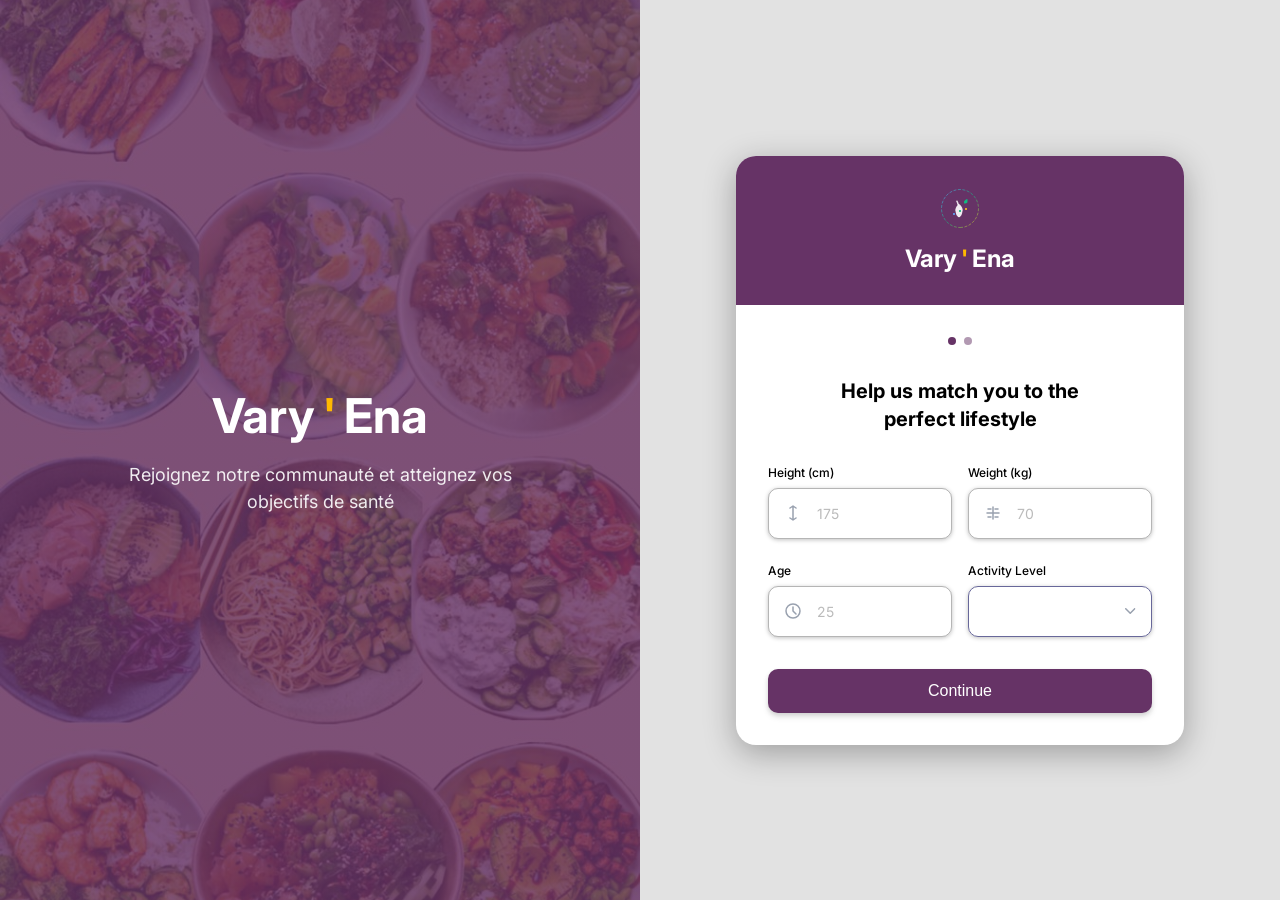
==== template/insc-health/index.html @ 10a49d18 "[template]inscription" ====
<!DOCTYPE html>
<html lang="en">
<head>
  <meta charset="UTF-8">
  <meta name="viewport" content="width=device-width, initial-scale=1.0">
  <title>Generated Page</title>
  <meta charset="UTF-8">
<meta name="viewport" content="width=device-width, initial-scale=1.0">
<link rel="preconnect" href="https://fonts.googleapis.com">
<link rel="preconnect" href="https://fonts.gstatic.com" crossorigin>
<link href="https://fonts.googleapis.com/css2?family=Inter:wght@400;500;600;700&display=swap" rel="stylesheet">
  <link rel="stylesheet" href="global.css">
  <style id="sections-styles">
/* CSS for section section:Onboarding */
#section-onboarding {
  width: 100%;
  min-height: 100vh;
}

.split-layout {
  display: flex;
  min-height: 100vh;
  width: 100%;
}

.left-panel {
  flex: 1;
  background-image: linear-gradient(rgba(102, 51, 102, 0.83), rgba(102, 51, 102, 0.83)), url('images/c7860d66b83eb9d06c543aa34ea9bc9aa4727194.png');
  background-size: cover;
  background-position: center;
  display: flex;
  flex-direction: column;
  justify-content: center;
  align-items: center;
  padding: 40px;
  color: #ffffff;
  text-align: center;
}

.brand-large {
  font-size: 48px;
  font-weight: 700;
  margin-bottom: 16px;
  display: flex;
  align-items: center;
  gap: 8px;
}

.brand-large .highlight {
  color: #ffb900;
}

.subtitle {
  font-size: 18px;
  color: rgba(255, 255, 255, 0.9);
  max-width: 448px;
  line-height: 1.5;
  margin: 0;
}

.right-panel {
  flex: 1;
  background-color: #e2e2e2;
  display: flex;
  justify-content: center;
  align-items: center;
  padding: 40px;
}

.card {
  background-color: #ffffff;
  border-radius: 20px;
  box-shadow: 0px 8px 32px 0px rgba(0, 0, 0, 0.3);
  width: 100%;
  max-width: 448px;
  overflow: hidden;
  display: flex;
  flex-direction: column;
}

.card-header {
  background-color: #663366;
  padding: 32px;
  display: flex;
  flex-direction: column;
  align-items: center;
  gap: 16px;
  color: #ffffff;
}

.brand-small {
  font-size: 24px;
  font-weight: 700;
  display: flex;
  align-items: center;
  gap: 4px;
}

.brand-small .highlight {
  color: #ffb900;
}

.card-body {
  padding: 32px;
  display: flex;
  flex-direction: column;
  align-items: center;
}

.pagination {
  display: flex;
  gap: 8px;
  margin-bottom: 32px;
}

.dot {
  width: 8px;
  height: 8px;
  border-radius: 50%;
  background-color: #663366;
  opacity: 0.5;
}

.dot.active {
  opacity: 1;
}

.heading {
  font-size: 20px;
  font-weight: 700;
  color: #000000;
  text-align: center;
  margin: 0 0 32px 0;
  max-width: 300px;
  line-height: 1.4;
}

.form-grid {
  display: grid;
  grid-template-columns: 1fr 1fr;
  gap: 24px 16px;
  width: 100%;
  margin-bottom: 32px;
}

.form-group {
  display: flex;
  flex-direction: column;
  gap: 8px;
}

.form-label {
  font-size: 12px;
  color: #000000;
  font-weight: 500;
}

.input-wrapper {
  position: relative;
  display: flex;
  align-items: center;
  width: 100%;
}

.input-icon {
  position: absolute;
  left: 16px;
  display: flex;
  justify-content: center;
  align-items: center;
  pointer-events: none;
}

.form-input, .form-select {
  width: 100%;
  height: 51px;
  border: 1px solid rgba(0, 0, 0, 0.29);
  border-radius: 10px;
  padding: 0 16px 0 48px;
  font-size: 14px;
  color: #000000;
  background-color: transparent;
  box-shadow: 0px 1px 4px 0px rgba(0, 0, 0, 0.25);
  outline: none;
  font-family: inherit;
  transition: border-color 0.2s;
}

.form-input:focus, .form-select:focus {
  border-color: #663366;
}

.form-input::placeholder {
  color: rgba(0, 0, 0, 0.27);
}

.form-select {
  padding: 0 40px 0 16px;
  appearance: none;
  border: 1px solid rgba(101, 101, 152, 0.98);
  cursor: pointer;
}

.select-icon {
  position: absolute;
  right: 16px;
  display: flex;
  justify-content: center;
  align-items: center;
  pointer-events: none;
}

.btn-primary {
  width: 100%;
  height: 44px;
  background-color: #663366;
  color: #ffffff;
  border: none;
  border-radius: 10px;
  font-size: 16px;
  font-weight: 500;
  cursor: pointer;
  box-shadow: 0px 2px 4px 0px rgba(0, 0, 0, 0.1), 0px 4px 6px 0px rgba(0, 0, 0, 0.1);
  transition: background-color 0.2s, transform 0.1s;
  display: flex;
  justify-content: center;
  align-items: center;
}

.btn-primary:hover {
  background-color: #552255;
}

.btn-primary:active {
  transform: translateY(1px);
}

@media (max-width: 768px) {
  .split-layout {
    flex-direction: column;
  }
  .left-panel {
    padding: 60px 20px;
    min-height: 400px;
  }
  .right-panel {
    padding: 40px 20px;
  }
  .form-grid {
    grid-template-columns: 1fr;
  }
}
  </style>
  <script src="global.js" defer></script>
</head>
<body>
<section id="section-onboarding">
  <div class="split-layout">
    <div class="left-panel">
      <div class="brand-large">
        <span>Vary</span><span class="highlight">'</span><span>Ena</span>
      </div>
      <p class="subtitle">Rejoignez notre communauté et atteignez vos objectifs de santé</p>
    </div>
    <div class="right-panel">
      <div class="card">
        <div class="card-header">
          <div class="logo-icon-merged" style="position: relative; width: 40px; height: 40px;">
            <!--merged image-->
            <img src="images/76_241.svg" style="position: absolute; left: 1px; top: 1px; width: 38px; height: 39px;" alt="">
            <img src="images/76_244.svg" style="position: absolute; left: 15px; top: 16.5px; width: 8px; height: 13.5px;" alt="">
            <img src="images/76_249.svg" style="position: absolute; left: 16px; top: 12px; width: 3px; height: 6.5px;" alt="">
            <img src="images/76_252.svg" style="position: absolute; left: 24px; top: 11.5px; width: 3.75px; height: 4.625px;" alt="">
            <img src="images/76_255.svg" style="position: absolute; left: 13px; top: 25px; width: 2px; height: 2px;" alt="">
            <img src="images/76_258.svg" style="position: absolute; left: 19px; top: 22px; width: 2px; height: 2px;" alt="">
            <img src="images/76_261.svg" style="position: absolute; left: 25px; top: 20.5px; width: 2px; height: 2px;" alt="">
          </div>
          <div class="brand-small">
            <span>Vary</span><span class="highlight">'</span><span>Ena</span>
          </div>
        </div>
        <div class="card-body">
          <div class="pagination">
            <div class="dot active"></div>
            <div class="dot"></div>
          </div>
          <h2 class="heading">Help us match you to the perfect lifestyle</h2>
          <form class="form-grid">
            <div class="form-group">
              <label class="form-label">Height (cm)</label>
              <div class="input-wrapper">
                <div class="input-icon">
                  <img src="images/76_290.svg" alt="Height Icon">
                </div>
                <input type="number" class="form-input" placeholder="175">
              </div>
            </div>
            <div class="form-group">
              <label class="form-label">Weight (kg)</label>
              <div class="input-wrapper">
                <div class="input-icon">
                  <img src="images/76_301.svg" alt="Weight Icon">
                </div>
                <input type="number" class="form-input" placeholder="70">
              </div>
            </div>
            <div class="form-group">
              <label class="form-label">Age</label>
              <div class="input-wrapper">
                <div class="input-icon">
                  <img src="images/76_312.svg" alt="Age Icon">
                </div>
                <input type="number" class="form-input" placeholder="25">
              </div>
            </div>
            <div class="form-group">
              <label class="form-label">Activity Level</label>
              <div class="input-wrapper">
                <select class="form-select">
                  <option value="" disabled selected></option>
                  <option value="low">Low</option>
                  <option value="medium">Medium</option>
                  <option value="high">High</option>
                </select>
                <div class="select-icon">
                  <img src="images/76_323.svg" alt="Dropdown Icon">
                </div>
              </div>
            </div>
          </form>
          <button type="button" class="btn-primary">Continue</button>
        </div>
      </div>
    </div>
  </div>
</section>
</body>
</html>
---- template/insc-health/global.css ----
body {
  margin: 0;
  padding: 0;
  font-family: 'Inter', sans-serif;
  background-color: #ffffff;
  -webkit-font-smoothing: antialiased;
  -moz-osx-font-smoothing: grayscale;
}

* {
  box-sizing: border-box;
}
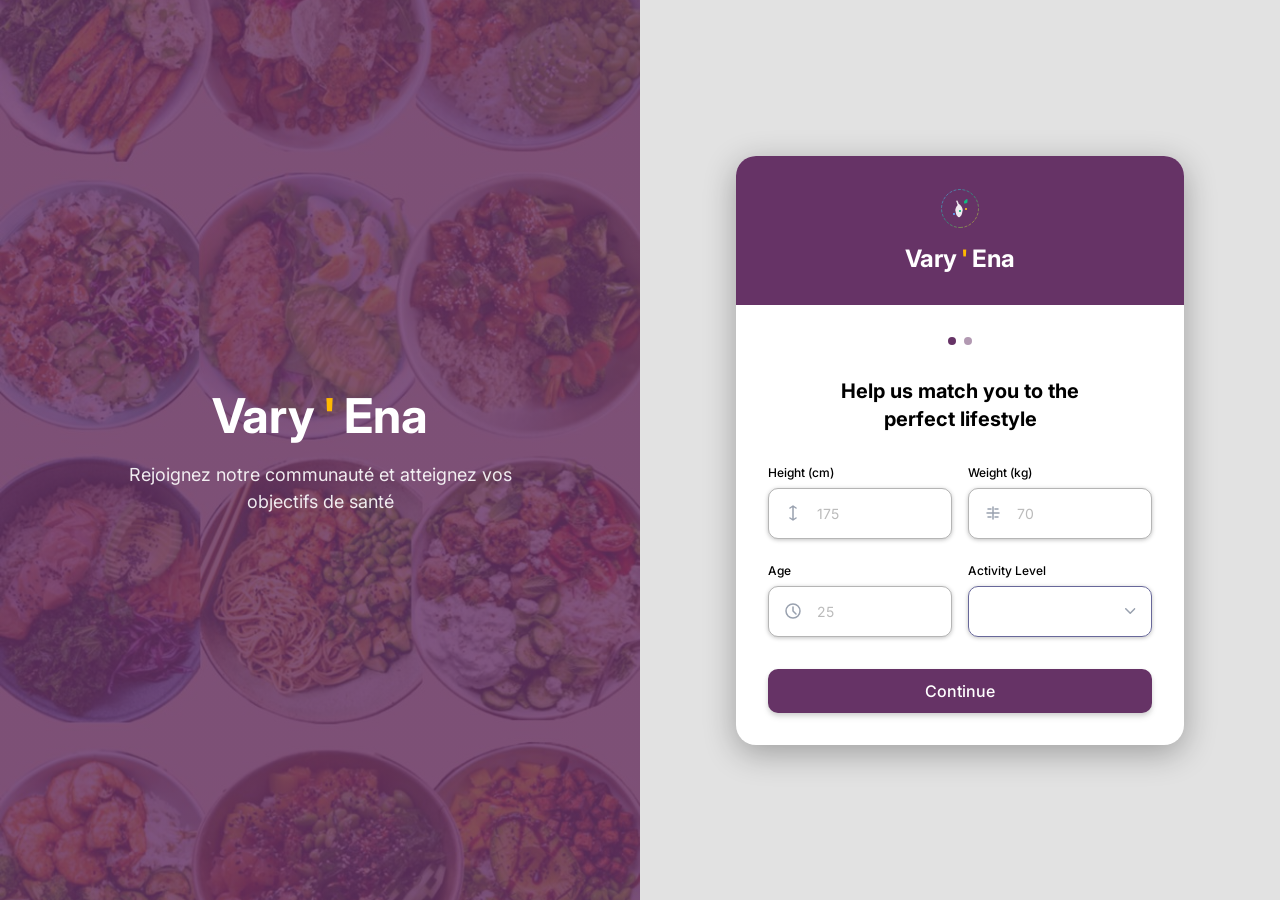
==== commit 0e70fe78: "[template]inscription fix" ====
--- a/template/insc-health/index.html
+++ b/template/insc-health/index.html
@@ -10,247 +10,8 @@
 <link rel="preconnect" href="https://fonts.gstatic.com" crossorigin>
 <link href="https://fonts.googleapis.com/css2?family=Inter:wght@400;500;600;700&display=swap" rel="stylesheet">
   <link rel="stylesheet" href="global.css">
-  <style id="sections-styles">
-/* CSS for section section:Onboarding */
-#section-onboarding {
-  width: 100%;
-  min-height: 100vh;
-}
+  <link rel="stylesheet" href="insc-health.css">
 
-.split-layout {
-  display: flex;
-  min-height: 100vh;
-  width: 100%;
-}
-
-.left-panel {
-  flex: 1;
-  background-image: linear-gradient(rgba(102, 51, 102, 0.83), rgba(102, 51, 102, 0.83)), url('images/c7860d66b83eb9d06c543aa34ea9bc9aa4727194.png');
-  background-size: cover;
-  background-position: center;
-  display: flex;
-  flex-direction: column;
-  justify-content: center;
-  align-items: center;
-  padding: 40px;
-  color: #ffffff;
-  text-align: center;
-}
-
-.brand-large {
-  font-size: 48px;
-  font-weight: 700;
-  margin-bottom: 16px;
-  display: flex;
-  align-items: center;
-  gap: 8px;
-}
-
-.brand-large .highlight {
-  color: #ffb900;
-}
-
-.subtitle {
-  font-size: 18px;
-  color: rgba(255, 255, 255, 0.9);
-  max-width: 448px;
-  line-height: 1.5;
-  margin: 0;
-}
-
-.right-panel {
-  flex: 1;
-  background-color: #e2e2e2;
-  display: flex;
-  justify-content: center;
-  align-items: center;
-  padding: 40px;
-}
-
-.card {
-  background-color: #ffffff;
-  border-radius: 20px;
-  box-shadow: 0px 8px 32px 0px rgba(0, 0, 0, 0.3);
-  width: 100%;
-  max-width: 448px;
-  overflow: hidden;
-  display: flex;
-  flex-direction: column;
-}
-
-.card-header {
-  background-color: #663366;
-  padding: 32px;
-  display: flex;
-  flex-direction: column;
-  align-items: center;
-  gap: 16px;
-  color: #ffffff;
-}
-
-.brand-small {
-  font-size: 24px;
-  font-weight: 700;
-  display: flex;
-  align-items: center;
-  gap: 4px;
-}
-
-.brand-small .highlight {
-  color: #ffb900;
-}
-
-.card-body {
-  padding: 32px;
-  display: flex;
-  flex-direction: column;
-  align-items: center;
-}
-
-.pagination {
-  display: flex;
-  gap: 8px;
-  margin-bottom: 32px;
-}
-
-.dot {
-  width: 8px;
-  height: 8px;
-  border-radius: 50%;
-  background-color: #663366;
-  opacity: 0.5;
-}
-
-.dot.active {
-  opacity: 1;
-}
-
-.heading {
-  font-size: 20px;
-  font-weight: 700;
-  color: #000000;
-  text-align: center;
-  margin: 0 0 32px 0;
-  max-width: 300px;
-  line-height: 1.4;
-}
-
-.form-grid {
-  display: grid;
-  grid-template-columns: 1fr 1fr;
-  gap: 24px 16px;
-  width: 100%;
-  margin-bottom: 32px;
-}
-
-.form-group {
-  display: flex;
-  flex-direction: column;
-  gap: 8px;
-}
-
-.form-label {
-  font-size: 12px;
-  color: #000000;
-  font-weight: 500;
-}
-
-.input-wrapper {
-  position: relative;
-  display: flex;
-  align-items: center;
-  width: 100%;
-}
-
-.input-icon {
-  position: absolute;
-  left: 16px;
-  display: flex;
-  justify-content: center;
-  align-items: center;
-  pointer-events: none;
-}
-
-.form-input, .form-select {
-  width: 100%;
-  height: 51px;
-  border: 1px solid rgba(0, 0, 0, 0.29);
-  border-radius: 10px;
-  padding: 0 16px 0 48px;
-  font-size: 14px;
-  color: #000000;
-  background-color: transparent;
-  box-shadow: 0px 1px 4px 0px rgba(0, 0, 0, 0.25);
-  outline: none;
-  font-family: inherit;
-  transition: border-color 0.2s;
-}
-
-.form-input:focus, .form-select:focus {
-  border-color: #663366;
-}
-
-.form-input::placeholder {
-  color: rgba(0, 0, 0, 0.27);
-}
-
-.form-select {
-  padding: 0 40px 0 16px;
-  appearance: none;
-  border: 1px solid rgba(101, 101, 152, 0.98);
-  cursor: pointer;
-}
-
-.select-icon {
-  position: absolute;
-  right: 16px;
-  display: flex;
-  justify-content: center;
-  align-items: center;
-  pointer-events: none;
-}
-
-.btn-primary {
-  width: 100%;
-  height: 44px;
-  background-color: #663366;
-  color: #ffffff;
-  border: none;
-  border-radius: 10px;
-  font-size: 16px;
-  font-weight: 500;
-  cursor: pointer;
-  box-shadow: 0px 2px 4px 0px rgba(0, 0, 0, 0.1), 0px 4px 6px 0px rgba(0, 0, 0, 0.1);
-  transition: background-color 0.2s, transform 0.1s;
-  display: flex;
-  justify-content: center;
-  align-items: center;
-}
-
-.btn-primary:hover {
-  background-color: #552255;
-}
-
-.btn-primary:active {
-  transform: translateY(1px);
-}
-
-@media (max-width: 768px) {
-  .split-layout {
-    flex-direction: column;
-  }
-  .left-panel {
-    padding: 60px 20px;
-    min-height: 400px;
-  }
-  .right-panel {
-    padding: 40px 20px;
-  }
-  .form-grid {
-    grid-template-columns: 1fr;
-  }
-}
-  </style>
   <script src="global.js" defer></script>
 </head>
 <body>
--- a/template/insc-health/global.css
+++ b/template/insc-health/global.css
@@ -1,12 +1,22 @@
+/* RESET */
+*, *::before, *::after {
+  box-sizing: border-box;
+}
+
 body {
+  font-family: 'Inter', sans-serif;
   margin: 0;
   padding: 0;
-  font-family: 'Inter', sans-serif;
-  background-color: #ffffff;
-  -webkit-font-smoothing: antialiased;
-  -moz-osx-font-smoothing: grayscale;
+  background-color: #e2e2e2;
 }
 
-* {
-  box-sizing: border-box;
+/* LINKS */
+a {
+  text-decoration: none;
+  color: inherit;
+}
+
+/* BUTTON RESET */
+button {
+  font-family: inherit;
 }
--- a/template/insc-health/insc-health.css
+++ b/template/insc-health/insc-health.css
@@ -0,0 +1,244 @@
+/* CSS for section section:Onboarding */
+#section-onboarding {
+    width: 100%;
+    min-height: 100vh;
+}
+
+.split-layout {
+    display: flex;
+    min-height: 100vh;
+    width: 100%;
+}
+
+.left-panel {
+    flex: 1;
+    background-image: linear-gradient(rgba(102, 51, 102, 0.83), rgba(102, 51, 102, 0.83)), url('images/c7860d66b83eb9d06c543aa34ea9bc9aa4727194.png');
+    background-size: cover;
+    background-position: center;
+    display: flex;
+    flex-direction: column;
+    justify-content: center;
+    align-items: center;
+    padding: 40px;
+    color: #ffffff;
+    text-align: center;
+}
+
+.brand-large {
+    font-size: 48px;
+    font-weight: 700;
+    margin-bottom: 16px;
+    display: flex;
+    align-items: center;
+    gap: 8px;
+}
+
+.brand-large .highlight {
+    color: #ffb900;
+}
+
+.subtitle {
+    font-size: 18px;
+    color: rgba(255, 255, 255, 0.9);
+    max-width: 448px;
+    line-height: 1.5;
+    margin: 0;
+}
+
+.right-panel {
+    flex: 1;
+    background-color: #e2e2e2;
+    display: flex;
+    justify-content: center;
+    align-items: center;
+    padding: 40px;
+}
+
+.card {
+    background-color: #ffffff;
+    border-radius: 20px;
+    box-shadow: 0px 8px 32px 0px rgba(0, 0, 0, 0.3);
+    width: 100%;
+    max-width: 448px;
+    overflow: hidden;
+    display: flex;
+    flex-direction: column;
+}
+
+.card-header {
+    background-color: #663366;
+    padding: 32px;
+    display: flex;
+    flex-direction: column;
+    align-items: center;
+    gap: 16px;
+    color: #ffffff;
+}
+
+.brand-small {
+    font-size: 24px;
+    font-weight: 700;
+    display: flex;
+    align-items: center;
+    gap: 4px;
+}
+
+.brand-small .highlight {
+    color: #ffb900;
+}
+
+.card-body {
+    padding: 32px;
+    display: flex;
+    flex-direction: column;
+    align-items: center;
+}
+
+.pagination {
+    display: flex;
+    gap: 8px;
+    margin-bottom: 32px;
+}
+
+.dot {
+    width: 8px;
+    height: 8px;
+    border-radius: 50%;
+    background-color: #663366;
+    opacity: 0.5;
+}
+
+.dot.active {
+    opacity: 1;
+}
+
+.heading {
+    font-size: 20px;
+    font-weight: 700;
+    color: #000000;
+    text-align: center;
+    margin: 0 0 32px 0;
+    max-width: 300px;
+    line-height: 1.4;
+}
+
+.form-grid {
+    display: grid;
+    grid-template-columns: 1fr 1fr;
+    gap: 24px 16px;
+    width: 100%;
+    margin-bottom: 32px;
+}
+
+.form-group {
+    display: flex;
+    flex-direction: column;
+    gap: 8px;
+}
+
+.form-label {
+    font-size: 12px;
+    color: #000000;
+    font-weight: 500;
+}
+
+.input-wrapper {
+    position: relative;
+    display: flex;
+    align-items: center;
+    width: 100%;
+}
+
+.input-icon {
+    position: absolute;
+    left: 16px;
+    display: flex;
+    justify-content: center;
+    align-items: center;
+    pointer-events: none;
+}
+
+.form-input,
+.form-select {
+    width: 100%;
+    height: 51px;
+    border: 1px solid rgba(0, 0, 0, 0.29);
+    border-radius: 10px;
+    padding: 0 16px 0 48px;
+    font-size: 14px;
+    color: #000000;
+    background-color: transparent;
+    box-shadow: 0px 1px 4px 0px rgba(0, 0, 0, 0.25);
+    outline: none;
+    font-family: inherit;
+    transition: border-color 0.2s;
+}
+
+.form-input:focus,
+.form-select:focus {
+    border-color: #663366;
+}
+
+.form-input::placeholder {
+    color: rgba(0, 0, 0, 0.27);
+}
+
+.form-select {
+    padding: 0 40px 0 16px;
+    appearance: none;
+    border: 1px solid rgba(101, 101, 152, 0.98);
+    cursor: pointer;
+}
+
+.select-icon {
+    position: absolute;
+    right: 16px;
+    display: flex;
+    justify-content: center;
+    align-items: center;
+    pointer-events: none;
+}
+
+.btn-primary {
+    width: 100%;
+    height: 44px;
+    background-color: #663366;
+    color: #ffffff;
+    border: none;
+    border-radius: 10px;
+    font-size: 16px;
+    font-weight: 500;
+    cursor: pointer;
+    box-shadow: 0px 2px 4px 0px rgba(0, 0, 0, 0.1), 0px 4px 6px 0px rgba(0, 0, 0, 0.1);
+    transition: background-color 0.2s, transform 0.1s;
+    display: flex;
+    justify-content: center;
+    align-items: center;
+}
+
+.btn-primary:hover {
+    background-color: #552255;
+}
+
+.btn-primary:active {
+    transform: translateY(1px);
+}
+
+@media (max-width: 768px) {
+    .split-layout {
+        flex-direction: column;
+    }
+
+    .left-panel {
+        padding: 60px 20px;
+        min-height: 400px;
+    }
+
+    .right-panel {
+        padding: 40px 20px;
+    }
+
+    .form-grid {
+        grid-template-columns: 1fr;
+    }
+}
